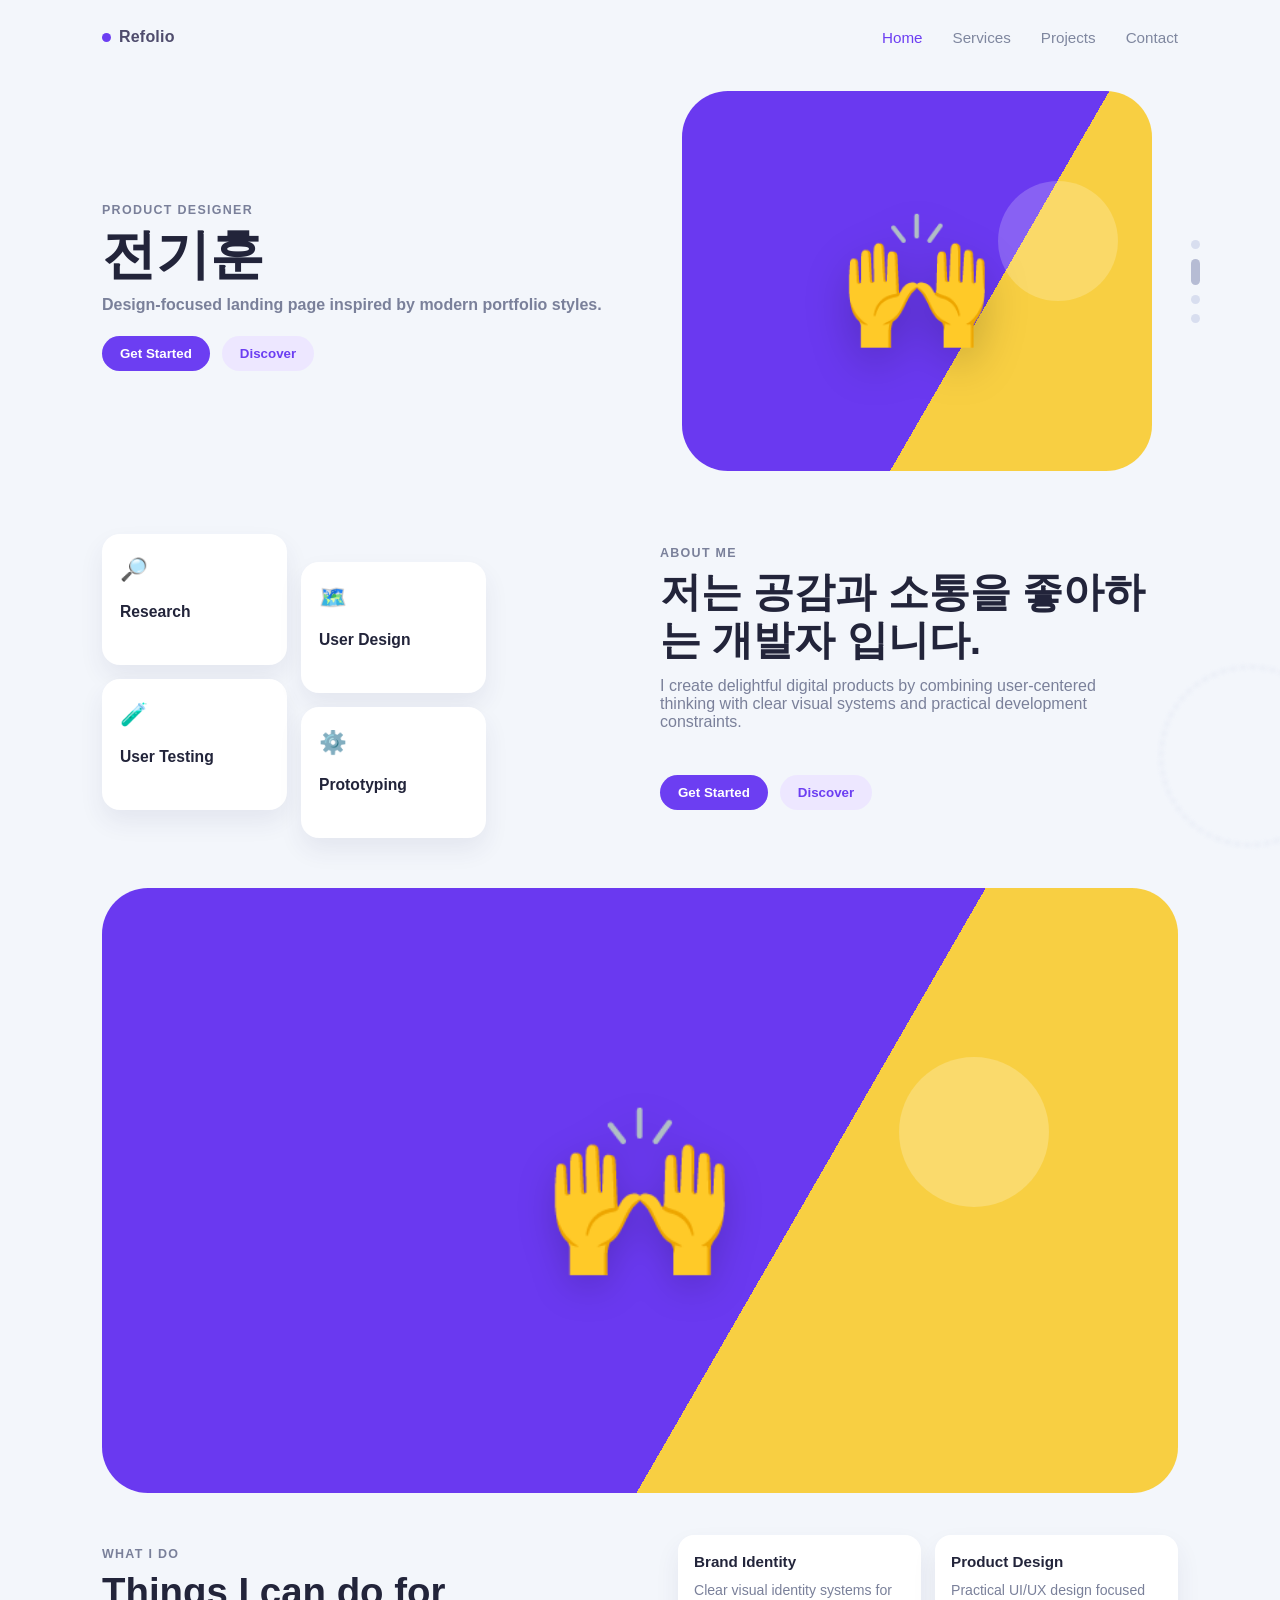
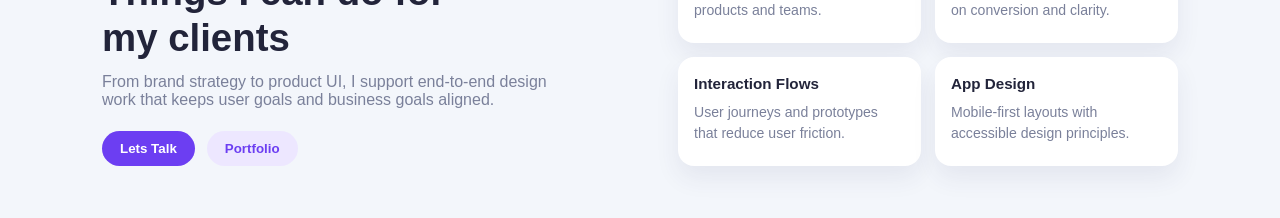
==== index.html @ 6cd21be5 "파일 경로 이동" ====
<!DOCTYPE html>
<html lang="en">
<head>
    <meta charset="UTF-8">
    <meta name="viewport" content="width=device-width, initial-scale=1.0">
    <title>Creative Landing Page</title>
    <link rel="stylesheet" href="style.css">
</head>
<body>
    <div class="page-bg-shape page-bg-shape-left"></div>
    <div class="page-bg-shape page-bg-shape-right"></div>

    <div class="container">
        <header class="topbar">
            <a href="#" class="logo"><span class="logo-dot"></span>Refolio</a>
            <button class="menu-btn" aria-label="Toggle menu" aria-expanded="false">☰</button>
            <nav class="nav" id="mainNav">
                <a href="#" class="active">Home</a>
                <a href="#">Services</a>
                <a href="#">Projects</a>
                <a href="#">Contact</a>
            </nav>
        </header>

        <main>
            <section class="hero">
                <div class="hero-copy">
                    <p class="eyebrow">Product Designer</p>
                    <h1>전기훈</h1>
                    <p class="sub-copy">
                        Design-focused landing page inspired by modern portfolio styles.
                    </p>
                    <div class="hero-actions">
                        <button class="btn btn-primary">Get Started</button>
                        <button class="btn btn-ghost">Discover</button>
                    </div>
                </div>

                <div class="hero-visual">
                    <div class="blob"></div>
                    <div class="person">🙌</div>
                    <div class="dot-nav" aria-hidden="true">
                        <span class="dot active"></span>
                        <span class="dot"></span>
                        <span class="dot"></span>
                        <span class="dot"></span>
                    </div>
                </div>
            </section>

            <section class="feature-grid">
                <div class="cards">
                    <article class="card">
                        <div class="card-icon">🔎</div>
                        <h3>Research</h3>
                    </article>
                    <article class="card">
                        <div class="card-icon">🗺️</div>
                        <h3>User Design</h3>
                    </article>
                    <article class="card">
                        <div class="card-icon">🧪</div>
                        <h3>User Testing</h3>
                    </article>
                    <article class="card">
                        <div class="card-icon">⚙️</div>
                        <h3>Prototyping</h3>
                    </article>
                </div>

                <div class="feature-copy">
                    <p class="eyebrow">About Me</p>
                    <h2>저는 공감과 소통을 좋아하는 개발자 입니다.</h2>
                    <p>
                        I create delightful digital products by combining user-centered
                        thinking with clear visual systems and practical development constraints.
                    </p>
                    <div class="hero-actions">
                        <button class="btn btn-primary">Get Started</button>
                        <button class="btn btn-ghost">Discover</button>
                    </div>
                </div>
            </section>

            <section class="client-section">
                <article class="media-card">
                    <div class="media-blob">
                        <span class="media-emoji">🙌</span>
                    </div>
                </article>

                <div class="client-grid">
                    <div class="client-copy">
                        <p class="eyebrow">What I Do</p>
                        <h2>Things I can do for<br>my clients</h2>
                        <p>
                            From brand strategy to product UI, I support end-to-end
                            design work that keeps user goals and business goals aligned.
                        </p>
                        <div class="hero-actions">
                            <button class="btn btn-primary">Lets Talk</button>
                            <button class="btn btn-ghost">Portfolio</button>
                        </div>
                    </div>

                    <div class="service-list">
                        <article class="service-item">
                            <h3>Brand Identity</h3>
                            <p>Clear visual identity systems for products and teams.</p>
                        </article>
                        <article class="service-item">
                            <h3>Product Design</h3>
                            <p>Practical UI/UX design focused on conversion and clarity.</p>
                        </article>
                        <article class="service-item">
                            <h3>Interaction Flows</h3>
                            <p>User journeys and prototypes that reduce user friction.</p>
                        </article>
                        <article class="service-item">
                            <h3>App Design</h3>
                            <p>Mobile-first layouts with accessible design principles.</p>
                        </article>
                    </div>
                </div>
            </section>
        </main>
    </div>

    <script src="main.js"></script>
</body>
</html>
---- style.css ----
:root {
    --bg: #f3f6fb;
    --card: #ffffff;
    --text: #22243a;
    --muted: #7a809a;
    --primary: #6c3ef2;
    --primary-soft: #ede7ff;
}

* {
    box-sizing: border-box;
}

body {
    margin: 0;
    font-family: "Inter", "Segoe UI", Arial, sans-serif;
    color: var(--text);
    background: var(--bg);
    min-height: 100vh;
    position: relative;
}

.page-bg-shape {
    position: fixed;
    z-index: 0;
    pointer-events: none;
    filter: blur(2px);
}

.page-bg-shape-left {
    display: none;
}

.page-bg-shape-right {
    width: 180px;
    height: 180px;
    right: -60px;
    bottom: 6%;
    border-radius: 50%;
    border: 2px dashed #d7def0;
    opacity: 0.65;
}

.container {
    max-width: 1120px;
    margin: 0 auto;
    padding: 28px 22px 52px;
    position: relative;
    z-index: 1;
}

.topbar {
    display: flex;
    align-items: center;
    justify-content: space-between;
    gap: 16px;
}

.logo {
    text-decoration: none;
    font-weight: 800;
    letter-spacing: 0.2px;
    color: #4f4c6d;
    display: inline-flex;
    align-items: center;
    gap: 8px;
}

.logo-dot {
    width: 9px;
    height: 9px;
    border-radius: 50%;
    background: var(--primary);
    display: inline-block;
}

.menu-btn {
    display: none;
    border: 1px solid #d9def0;
    border-radius: 10px;
    background: #fff;
    width: 40px;
    height: 40px;
    font-size: 19px;
    color: #535b78;
}

.nav {
    display: flex;
    align-items: center;
    gap: 30px;
}

.nav a {
    text-decoration: none;
    color: #7f879f;
    font-size: 0.95rem;
    font-weight: 500;
}

.nav a.active {
    color: var(--primary);
}

.hero {
    display: grid;
    grid-template-columns: 1fr 1fr;
    gap: 30px;
    align-items: center;
    margin-top: 40px;
}

.eyebrow {
    color: var(--muted);
    text-transform: uppercase;
    letter-spacing: 1.3px;
    font-size: 0.78rem;
    font-weight: 700;
    margin-bottom: 8px;
}

h1 {
    margin: 0;
    font-size: clamp(2rem, 4.8vw, 3.35rem);
    line-height: 1.1;
}

.sub-copy {
    color: var(--muted);
    max-width: 500px;
    font-weight: 600;
    margin-top: 12px;
}

.hero-actions {
    display: flex;
    gap: 12px;
    margin-top: 22px;
    flex-wrap: wrap;
}

.btn {
    border: none;
    border-radius: 999px;
    padding: 10px 18px;
    font-weight: 700;
    cursor: pointer;
}

.btn-primary {
    background: var(--primary);
    color: #fff;
}

.btn-ghost {
    background: var(--primary-soft);
    color: var(--primary);
}

.hero-visual {
    position: relative;
    min-height: 390px;
    display: flex;
    justify-content: center;
    align-items: center;
}

.blob {
    position: absolute;
    width: min(100%, 470px);
    height: min(100%, 380px);
    border-radius: 46px;
    background: linear-gradient(120deg, #6a39f0 62%, #f8cf42 62%);
}

.blob::before {
    content: "";
    position: absolute;
    width: 120px;
    height: 120px;
    background: rgba(255, 255, 255, 0.2);
    border-radius: 50%;
    right: 34px;
    top: 90px;
}

.person {
    position: relative;
    font-size: 7.6rem;
    line-height: 1;
    filter: drop-shadow(0 16px 22px rgba(0, 0, 0, 0.2));
}

.dot-nav {
    position: absolute;
    right: -22px;
    display: flex;
    flex-direction: column;
    gap: 10px;
}

.dot {
    width: 9px;
    height: 9px;
    border-radius: 50%;
    background: #d8deef;
    transition: all 0.25s ease;
}

.dot.active {
    height: 26px;
    border-radius: 20px;
    background: #b6bcd4;
}

.feature-grid {
    margin-top: 58px;
    display: grid;
    grid-template-columns: 1fr 1fr;
    gap: 40px;
    align-items: stretch;
}

.cards {
    display: grid;
    grid-template-columns: repeat(2, minmax(130px, 185px));
    gap: 14px;
}

.card {
    background: var(--card);
    border-radius: 18px;
    box-shadow: 0 12px 24px rgba(45, 55, 96, 0.08);
    padding: 22px 18px;
    min-height: 130px;
}

.cards .card:nth-child(2),
.cards .card:nth-child(4) {
    transform: translateY(28px);
}

.card h3 {
    margin: 20px 0 0;
    font-size: 0.98rem;
}

.card-icon {
    font-size: 1.4rem;
}

.feature-copy h2 {
    margin: 0;
    font-size: clamp(1.75rem, 3.2vw, 2.7rem);
    line-height: 1.18;
}

.feature-copy {
    display: flex;
    flex-direction: column;
}

.feature-copy p {
    margin-top: 12px;
    color: var(--muted);
    max-width: 470px;
}

.feature-copy .hero-actions {
    margin-top: 28px;
    padding-top: 0;
}

.client-section {
    margin-top: 78px;
}

.media-card {
    background: transparent;
    border-radius: 24px;
    padding: 0;
    box-shadow: none;
    width: 100%;
    max-width: 100%;
    margin: 0;
}

.media-blob {
    width: 100%;
    border-radius: 46px;
    aspect-ratio: 16 / 9;
    background: linear-gradient(120deg, #6a39f0 62%, #f8cf42 62%);
    position: relative;
    display: grid;
    place-items: center;
    overflow: hidden;
}

.media-blob::before {
    content: "";
    position: absolute;
    width: 20%;
    max-width: 150px;
    aspect-ratio: 1 / 1;
    border-radius: 50%;
    background: rgba(255, 255, 255, 0.22);
    right: 12%;
    top: 28%;
}

.media-emoji {
    position: relative;
    z-index: 1;
    font-size: clamp(4.2rem, 16vw, 9.5rem);
    line-height: 1;
    filter: drop-shadow(0 10px 18px rgba(0, 0, 0, 0.18));
}

.client-grid {
    margin-top: 42px;
    display: grid;
    grid-template-columns: 1.1fr 1fr;
    gap: 26px;
}

.client-copy h2 {
    margin: 0;
    font-size: clamp(1.5rem, 3vw, 2.4rem);
    line-height: 1.2;
}

.client-copy p {
    margin-top: 12px;
    color: var(--muted);
    max-width: 470px;
}

.service-list {
    display: grid;
    grid-template-columns: repeat(2, minmax(0, 1fr));
    gap: 14px;
}

.service-item {
    background: #fff;
    border-radius: 16px;
    padding: 18px 16px;
    box-shadow: 0 12px 24px rgba(45, 55, 96, 0.08);
}

.service-item h3 {
    margin: 0;
    font-size: 0.95rem;
}

.service-item p {
    margin: 10px 0 0;
    color: var(--muted);
    font-size: 0.88rem;
    line-height: 1.45;
}

@media (max-width: 900px) {
    .hero,
    .feature-grid,
    .client-grid {
        grid-template-columns: 1fr;
    }

    .hero-visual {
        order: -1;
        min-height: 320px;
    }

    .dot-nav {
        right: 6px;
    }

    .cards {
        grid-template-columns: repeat(2, minmax(0, 1fr));
    }

    .media-card {
        max-width: 100%;
    }
}

@media (max-width: 680px) {
    .container {
        padding: 18px 16px 36px;
    }

    .menu-btn {
        display: inline-grid;
        place-items: center;
    }

    .nav {
        position: absolute;
        top: 64px;
        right: 16px;
        background: #fff;
        border-radius: 12px;
        box-shadow: 0 10px 30px rgba(24, 32, 66, 0.16);
        padding: 12px;
        display: none;
        flex-direction: column;
        align-items: flex-start;
        gap: 10px;
        min-width: 150px;
    }

    .nav.open {
        display: flex;
    }

    h1 {
        font-size: 2.1rem;
    }

    .blob {
        border-radius: 32px;
    }

    .person {
        font-size: 6.2rem;
    }

    .cards {
        grid-template-columns: 1fr;
    }

    .cards .card:nth-child(2),
    .cards .card:nth-child(4) {
        transform: none;
    }

    .service-list {
        grid-template-columns: 1fr;
    }
}
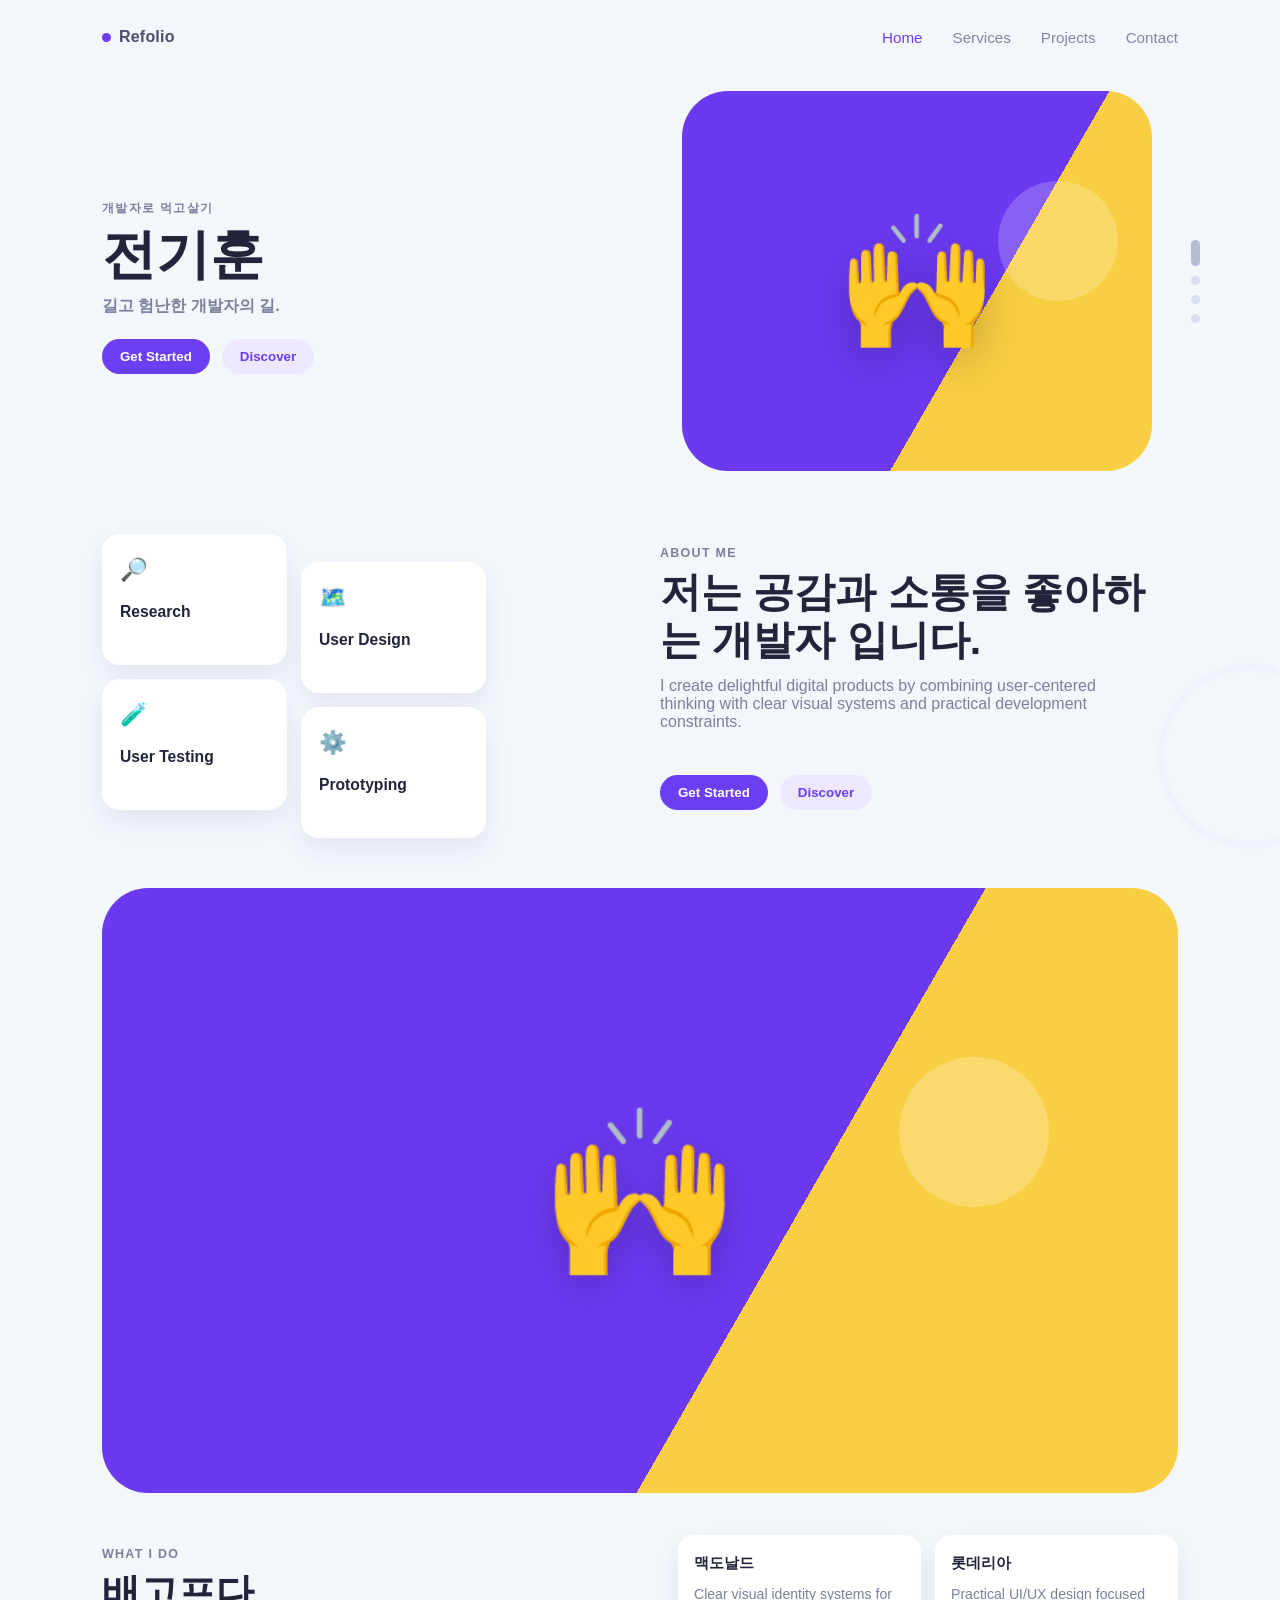
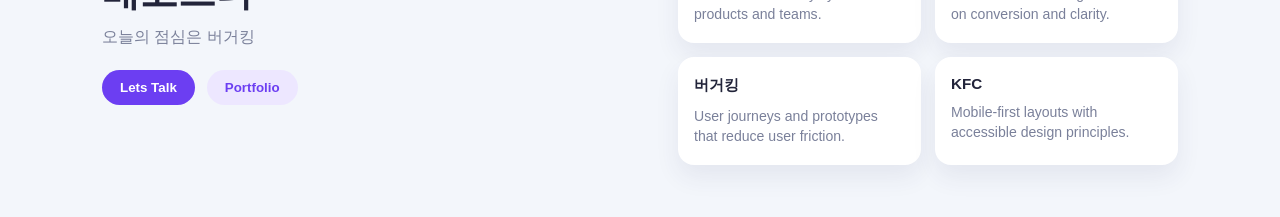
==== commit 17e76c90: "과제 1일차" ====
--- a/index.html
+++ b/index.html
@@ -3,7 +3,7 @@
 <head>
     <meta charset="UTF-8">
     <meta name="viewport" content="width=device-width, initial-scale=1.0">
-    <title>Creative Landing Page</title>
+    <title>바이브코딩 1일차</title>
     <link rel="stylesheet" href="style.css">
 </head>
 <body>
@@ -25,10 +25,10 @@
         <main>
             <section class="hero">
                 <div class="hero-copy">
-                    <p class="eyebrow">Product Designer</p>
+                    <p class="eyebrow">개발자로 먹고살기</p>
                     <h1>전기훈</h1>
                     <p class="sub-copy">
-                        Design-focused landing page inspired by modern portfolio styles.
+                        길고 험난한 개발자의 길.
                     </p>
                     <div class="hero-actions">
                         <button class="btn btn-primary">Get Started</button>
@@ -92,10 +92,9 @@
                 <div class="client-grid">
                     <div class="client-copy">
                         <p class="eyebrow">What I Do</p>
-                        <h2>Things I can do for<br>my clients</h2>
+                        <h2>배고프다</h2>
                         <p>
-                            From brand strategy to product UI, I support end-to-end
-                            design work that keeps user goals and business goals aligned.
+                           오늘의 점심은 버거킹
                         </p>
                         <div class="hero-actions">
                             <button class="btn btn-primary">Lets Talk</button>
@@ -105,19 +104,19 @@
 
                     <div class="service-list">
                         <article class="service-item">
-                            <h3>Brand Identity</h3>
+                            <h3>맥도날드</h3>
                             <p>Clear visual identity systems for products and teams.</p>
                         </article>
                         <article class="service-item">
-                            <h3>Product Design</h3>
+                            <h3>롯데리아</h3>
                             <p>Practical UI/UX design focused on conversion and clarity.</p>
                         </article>
                         <article class="service-item">
-                            <h3>Interaction Flows</h3>
+                            <h3>버거킹</h3>
                             <p>User journeys and prototypes that reduce user friction.</p>
                         </article>
                         <article class="service-item">
-                            <h3>App Design</h3>
+                            <h3>KFC</h3>
                             <p>Mobile-first layouts with accessible design principles.</p>
                         </article>
                     </div>
